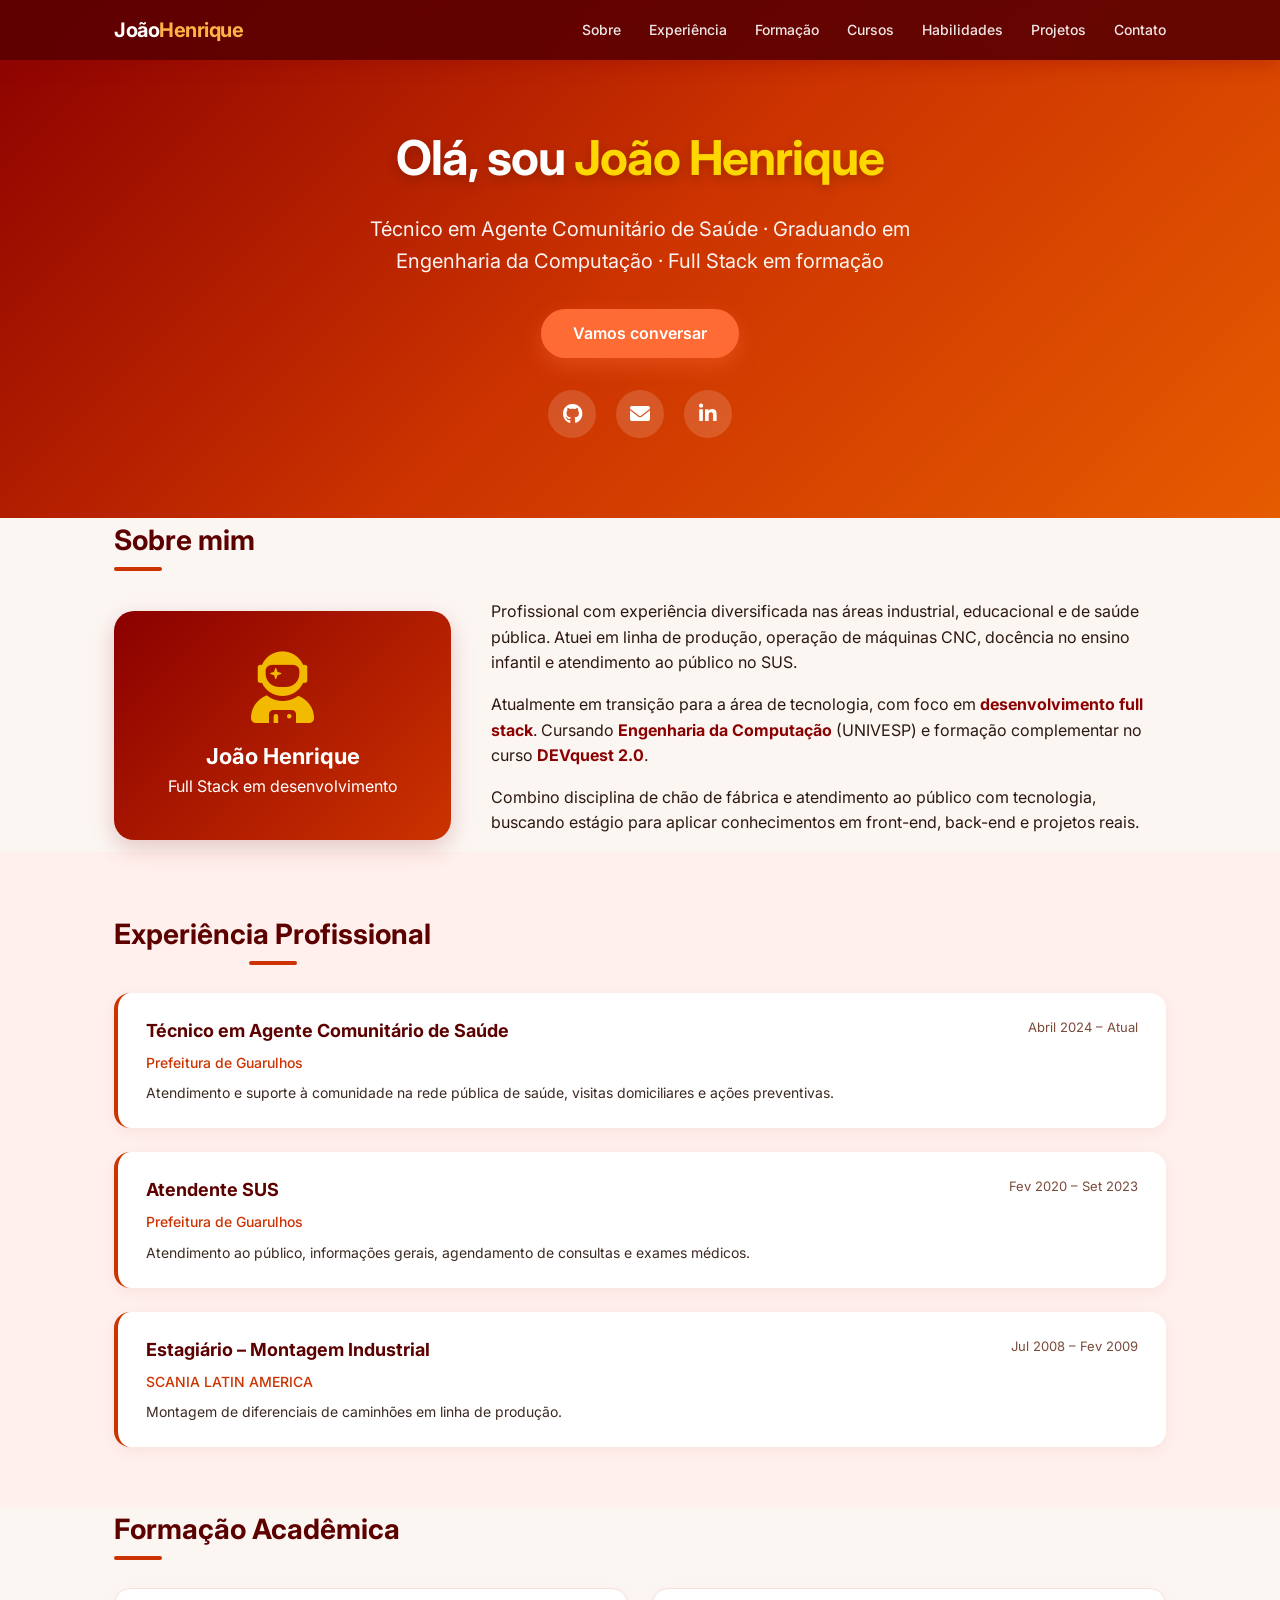
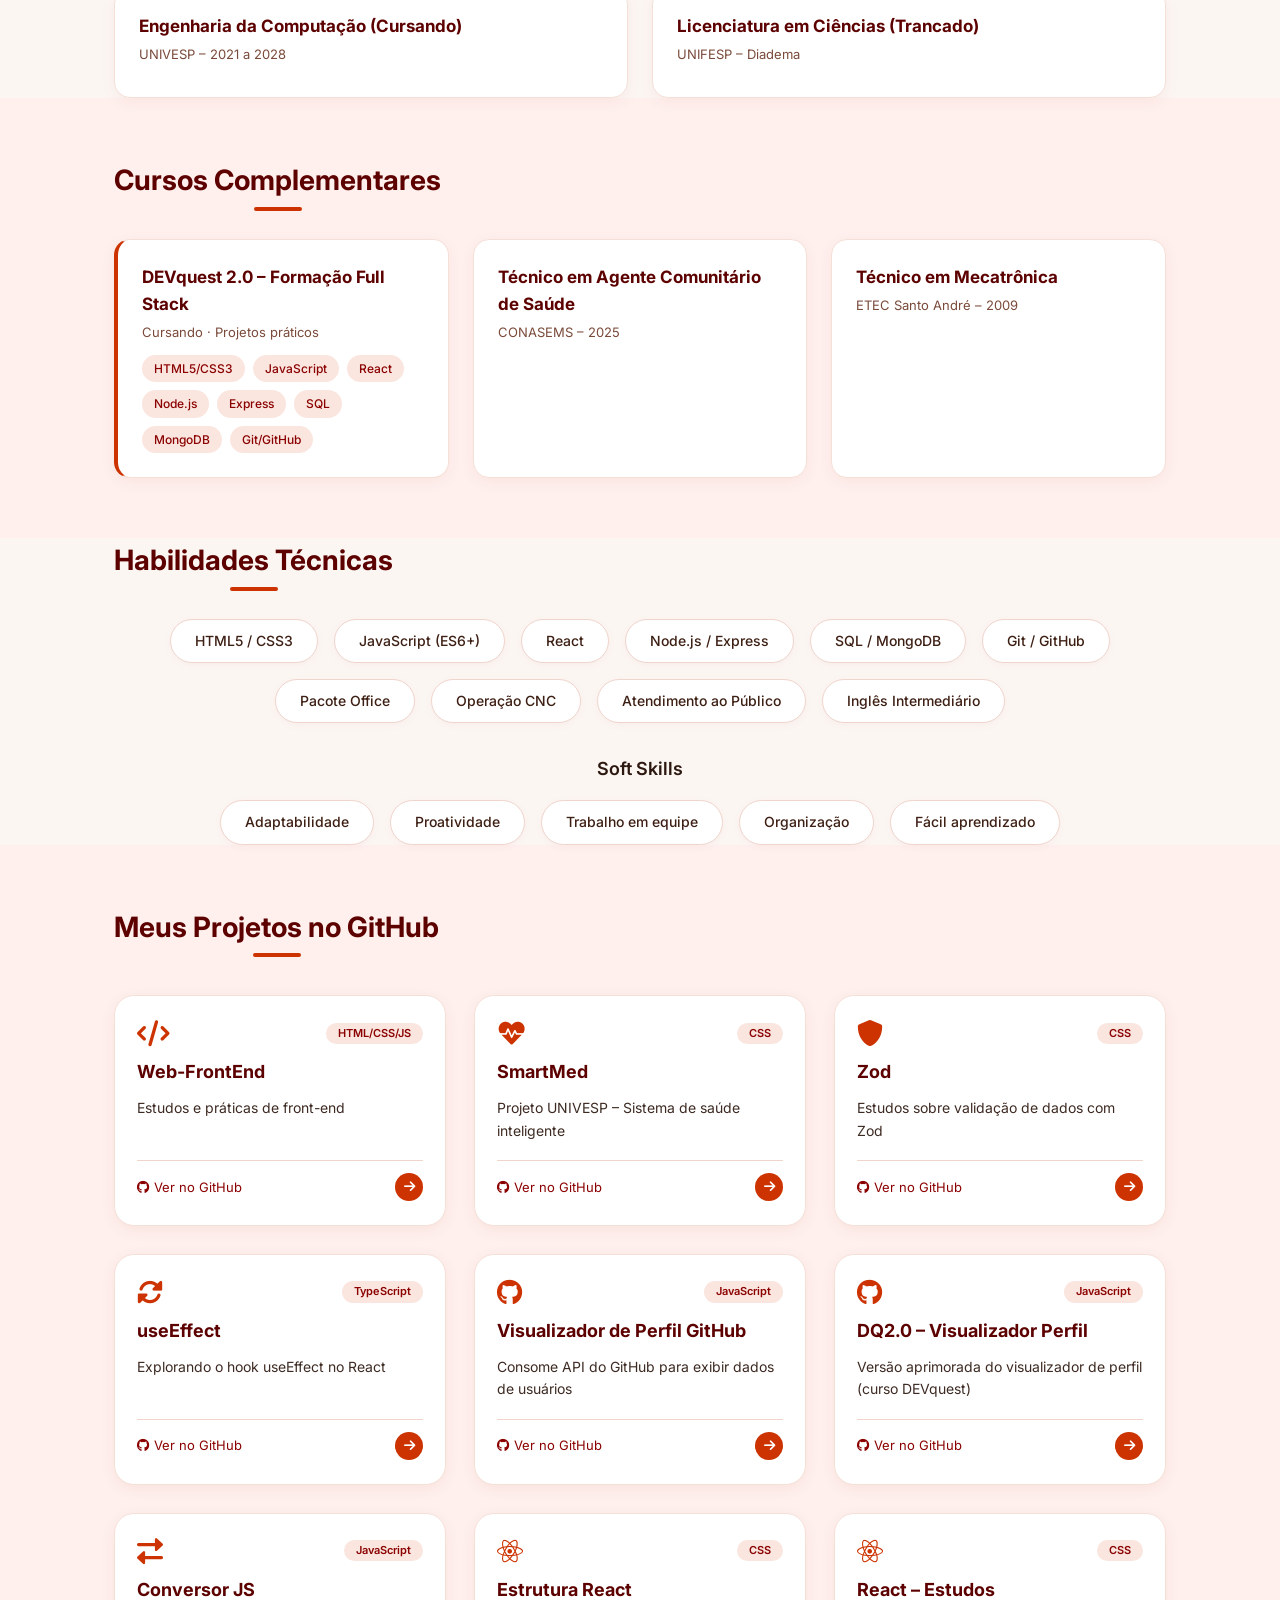
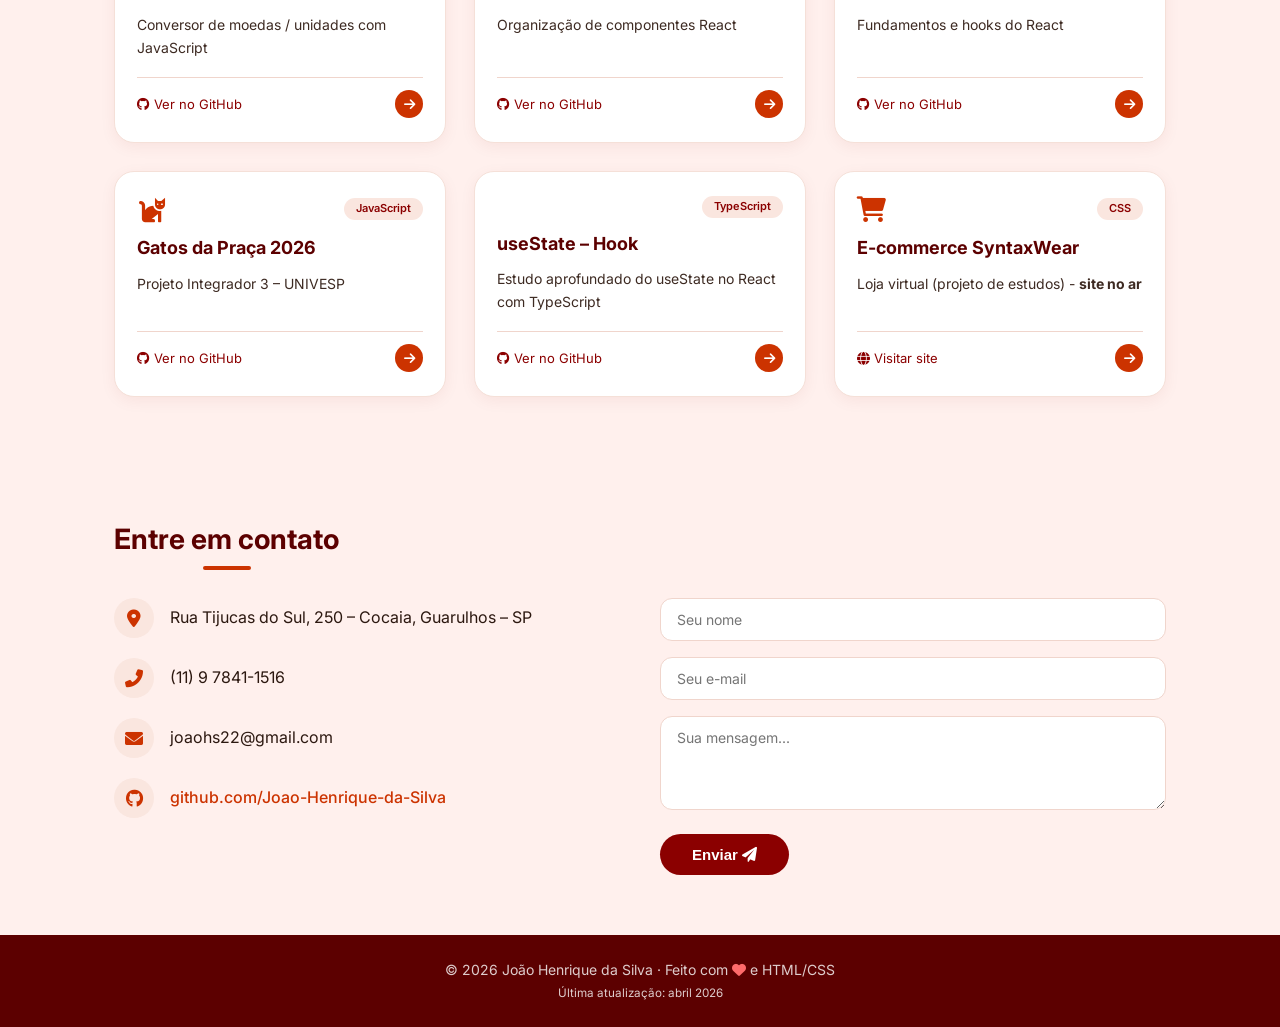
==== index.html @ 0e245c11 "New Web Restart" ====
<!DOCTYPE html>
<html lang="pt-br">
<head>
    <meta charset="UTF-8">
    <meta name="viewport" content="width=device-width, initial-scale=1.0">
    <title>João Henrique da Silva | Portfólio</title>
    <link href="https://fonts.googleapis.com/css2?family=Inter:opsz,wght@14..32,300;400;600;700&display=swap" rel="stylesheet">
    <link rel="stylesheet" href="https://cdnjs.cloudflare.com/ajax/libs/font-awesome/6.0.0-beta3/css/all.min.css">
    <!-- Link para o CSS externo -->
    <link rel="stylesheet" href="style.css">
</head>
<body>
    <nav class="navbar">
        <div class="container">
            <div class="logo">João<span>Henrique</span></div>
            <button class="nav-toggle" id="navToggle"><i class="fas fa-bars"></i></button>
            <ul class="nav-links" id="navLinks">
                <li><a href="#sobre">Sobre</a></li>
                <li><a href="#experiencia">Experiência</a></li>
                <li><a href="#formacao">Formação</a></li>
                <li><a href="#cursos">Cursos</a></li>
                <li><a href="#habilidades">Habilidades</a></li>
                <li><a href="#projetos">Projetos</a></li>
                <li><a href="#contato">Contato</a></li>
            </ul>
        </div>
    </nav>

    <section class="hero" id="home">
        <div class="container">
            <h1>Olá, sou <span>João Henrique</span></h1>
            <p>Técnico em Agente Comunitário de Saúde · Graduando em Engenharia da Computação · Full Stack em formação</p>
            <a href="#contato" class="btn">Vamos conversar</a>
            <div class="social-icons">
                <a href="https://github.com/Joao-Henrique-da-Silva" target="_blank"><i class="fab fa-github"></i></a>
                <a href="mailto:joaohs22@gmail.com"><i class="fas fa-envelope"></i></a>
                <a href="#"><i class="fab fa-linkedin-in"></i></a>
            </div>
        </div>
    </section>

    <section id="sobre" class="container fade-in">
        <h2 class="section-title">Sobre mim</h2>
        <div class="sobre-grid">
            <div class="sobre-img">
                <i class="fas fa-user-astronaut"></i>
                <h3>João Henrique</h3>
                <p>Full Stack em desenvolvimento</p>
            </div>
            <div class="sobre-text">
                <p>Profissional com experiência diversificada nas áreas industrial, educacional e de saúde pública. Atuei em linha de produção, operação de máquinas CNC, docência no ensino infantil e atendimento ao público no SUS.</p>
                <p>Atualmente em transição para a área de tecnologia, com foco em <strong>desenvolvimento full stack</strong>. Cursando <strong>Engenharia da Computação</strong> (UNIVESP) e formação complementar no curso <strong>DEVquest 2.0</strong>.</p>
                <p>Combino disciplina de chão de fábrica e atendimento ao público com tecnologia, buscando estágio para aplicar conhecimentos em front-end, back-end e projetos reais.</p>
            </div>
        </div>
    </section>

    <section id="experiencia" style="background: #fff0ed;">
        <div class="container">
            <h2 class="section-title section-title-center">Experiência Profissional</h2>
            <div class="timeline fade-in">
                <div class="card">
                    <div class="card-header"><h3>Técnico em Agente Comunitário de Saúde</h3><span class="date">Abril 2024 – Atual</span></div>
                    <div class="card-company">Prefeitura de Guarulhos</div>
                    <div class="card-desc">Atendimento e suporte à comunidade na rede pública de saúde, visitas domiciliares e ações preventivas.</div>
                </div>
                <div class="card">
                    <div class="card-header"><h3>Atendente SUS</h3><span class="date">Fev 2020 – Set 2023</span></div>
                    <div class="card-company">Prefeitura de Guarulhos</div>
                    <div class="card-desc">Atendimento ao público, informações gerais, agendamento de consultas e exames médicos.</div>
                </div>
                <div class="card">
                    <div class="card-header"><h3>Estagiário – Montagem Industrial</h3><span class="date">Jul 2008 – Fev 2009</span></div>
                    <div class="card-company">SCANIA LATIN AMERICA</div>
                    <div class="card-desc">Montagem de diferenciais de caminhões em linha de produção.</div>
                </div>
            </div>
        </div>
    </section>

    <section id="formacao" class="container fade-in">
        <h2 class="section-title">Formação Acadêmica</h2>
        <div class="grid-2col">
            <div class="card-simple"><h4>Engenharia da Computação (Cursando)</h4><div class="sub">UNIVESP – 2021 a 2028</div></div>
            <div class="card-simple"><h4>Licenciatura em Ciências (Trancado)</h4><div class="sub">UNIFESP – Diadema</div></div>
        </div>
    </section>

    <section id="cursos" style="background: #fff0ed;">
        <div class="container fade-in">
            <h2 class="section-title section-title-center">Cursos Complementares</h2>
            <div class="grid-2col">
                <div class="card-simple" style="border-left: 4px solid #cc3300;">
                    <h4>DEVquest 2.0 – Formação Full Stack</h4>
                    <div class="sub">Cursando · Projetos práticos</div>
                    <div class="badge-group">
                        <span class="badge">HTML5/CSS3</span>
                        <span class="badge">JavaScript</span>
                        <span class="badge">React</span>
                        <span class="badge">Node.js</span>
                        <span class="badge">Express</span>
                        <span class="badge">SQL</span>
                        <span class="badge">MongoDB</span>
                        <span class="badge">Git/GitHub</span>
                    </div>
                </div>
                <div class="card-simple"><h4>Técnico em Agente Comunitário de Saúde</h4><div class="sub">CONASEMS – 2025</div></div>
                <div class="card-simple"><h4>Técnico em Mecatrônica</h4><div class="sub">ETEC Santo André – 2009</div></div>
            </div>
        </div>
    </section>

    <section id="habilidades" class="container fade-in">
        <h2 class="section-title section-title-center">Habilidades Técnicas</h2>
        <div class="skills-grid">
            <span class="skill-item">HTML5 / CSS3</span>
            <span class="skill-item">JavaScript (ES6+)</span>
            <span class="skill-item">React</span>
            <span class="skill-item">Node.js / Express</span>
            <span class="skill-item">SQL / MongoDB</span>
            <span class="skill-item">Git / GitHub</span>
            <span class="skill-item">Pacote Office</span>
            <span class="skill-item">Operação CNC</span>
            <span class="skill-item">Atendimento ao Público</span>
            <span class="skill-item">Inglês Intermediário</span>
        </div>
        <div style="margin-top:32px;">
            <h3 style="font-size:18px;font-weight:600;text-align:center;margin-bottom:16px;">Soft Skills</h3>
            <div class="skills-grid">
                <span class="skill-item">Adaptabilidade</span>
                <span class="skill-item">Proatividade</span>
                <span class="skill-item">Trabalho em equipe</span>
                <span class="skill-item">Organização</span>
                <span class="skill-item">Fácil aprendizado</span>
            </div>
        </div>
    </section>

    <section id="projetos" style="background: #fff0ed;">
        <div class="container fade-in">
            <h2 class="section-title section-title-center">Meus Projetos no GitHub</h2>
            <div class="projetos-grid">
                <a href="https://github.com/Joao-Henrique-da-Silva/Web-FrontEnd" target="_blank" class="projeto-card">
                    <div class="projeto-header"><i class="fas fa-code"></i><span class="linguagem">HTML/CSS/JS</span></div>
                    <h3>Web-FrontEnd</h3>
                    <p>Estudos e práticas de front-end</p>
                    <div class="projeto-footer"><span><i class="fab fa-github"></i> Ver no GitHub</span><span class="link-icon"><i class="fas fa-arrow-right"></i></span></div>
                </a>
                <a href="https://github.com/Joao-Henrique-da-Silva/5-Projeto-Univesp---SmartMed" target="_blank" class="projeto-card">
                    <div class="projeto-header"><i class="fas fa-heartbeat"></i><span class="linguagem">CSS</span></div>
                    <h3>SmartMed</h3>
                    <p>Projeto UNIVESP – Sistema de saúde inteligente</p>
                    <div class="projeto-footer"><span><i class="fab fa-github"></i> Ver no GitHub</span><span class="link-icon"><i class="fas fa-arrow-right"></i></span></div>
                </a>
                <a href="https://github.com/Joao-Henrique-da-Silva/zod" target="_blank" class="projeto-card">
                    <div class="projeto-header"><i class="fas fa-shield-alt"></i><span class="linguagem">CSS</span></div>
                    <h3>Zod</h3>
                    <p>Estudos sobre validação de dados com Zod</p>
                    <div class="projeto-footer"><span><i class="fab fa-github"></i> Ver no GitHub</span><span class="link-icon"><i class="fas fa-arrow-right"></i></span></div>
                </a>
                <a href="https://github.com/Joao-Henrique-da-Silva/use-effect" target="_blank" class="projeto-card">
                    <div class="projeto-header"><i class="fas fa-sync-alt"></i><span class="linguagem">TypeScript</span></div>
                    <h3>useEffect</h3>
                    <p>Explorando o hook useEffect no React</p>
                    <div class="projeto-footer"><span><i class="fab fa-github"></i> Ver no GitHub</span><span class="link-icon"><i class="fas fa-arrow-right"></i></span></div>
                </a>
                <a href="https://github.com/Joao-Henrique-da-Silva/visualizador-perfil-github" target="_blank" class="projeto-card">
                    <div class="projeto-header"><i class="fab fa-github"></i><span class="linguagem">JavaScript</span></div>
                    <h3>Visualizador de Perfil GitHub</h3>
                    <p>Consome API do GitHub para exibir dados de usuários</p>
                    <div class="projeto-footer"><span><i class="fab fa-github"></i> Ver no GitHub</span><span class="link-icon"><i class="fas fa-arrow-right"></i></span></div>
                </a>
                <a href="https://github.com/Joao-Henrique-da-Silva/dq2.0-visualizador-perfil-github-main" target="_blank" class="projeto-card">
                    <div class="projeto-header"><i class="fab fa-github"></i><span class="linguagem">JavaScript</span></div>
                    <h3>DQ2.0 – Visualizador Perfil</h3>
                    <p>Versão aprimorada do visualizador de perfil (curso DEVquest)</p>
                    <div class="projeto-footer"><span><i class="fab fa-github"></i> Ver no GitHub</span><span class="link-icon"><i class="fas fa-arrow-right"></i></span></div>
                </a>
                <a href="https://github.com/Joao-Henrique-da-Silva/conversor-js" target="_blank" class="projeto-card">
                    <div class="projeto-header"><i class="fas fa-exchange-alt"></i><span class="linguagem">JavaScript</span></div>
                    <h3>Conversor JS</h3>
                    <p>Conversor de moedas / unidades com JavaScript</p>
                    <div class="projeto-footer"><span><i class="fab fa-github"></i> Ver no GitHub</span><span class="link-icon"><i class="fas fa-arrow-right"></i></span></div>
                </a>
                <a href="https://github.com/Joao-Henrique-da-Silva/05-estrutura-react" target="_blank" class="projeto-card">
                    <div class="projeto-header"><i class="fab fa-react"></i><span class="linguagem">CSS</span></div>
                    <h3>Estrutura React</h3>
                    <p>Organização de componentes React</p>
                    <div class="projeto-footer"><span><i class="fab fa-github"></i> Ver no GitHub</span><span class="link-icon"><i class="fas fa-arrow-right"></i></span></div>
                </a>
                <a href="https://github.com/Joao-Henrique-da-Silva/React" target="_blank" class="projeto-card">
                    <div class="projeto-header"><i class="fab fa-react"></i><span class="linguagem">CSS</span></div>
                    <h3>React – Estudos</h3>
                    <p>Fundamentos e hooks do React</p>
                    <div class="projeto-footer"><span><i class="fab fa-github"></i> Ver no GitHub</span><span class="link-icon"><i class="fas fa-arrow-right"></i></span></div>
                </a>
                <a href="https://github.com/Joao-Henrique-da-Silva/gatos-da-praca-2026" target="_blank" class="projeto-card">
                    <div class="projeto-header"><i class="fas fa-cat"></i><span class="linguagem">JavaScript</span></div>
                    <h3>Gatos da Praça 2026</h3>
                    <p>Projeto Integrador 3 – UNIVESP</p>
                    <div class="projeto-footer"><span><i class="fab fa-github"></i> Ver no GitHub</span><span class="link-icon"><i class="fas fa-arrow-right"></i></span></div>
                </a>
                <a href="https://github.com/Joao-Henrique-da-Silva/01-hook-useState" target="_blank" class="projeto-card">
                    <div class="projeto-header"><i class="fas fa-hook"></i><span class="linguagem">TypeScript</span></div>
                    <h3>useState – Hook</h3>
                    <p>Estudo aprofundado do useState no React com TypeScript</p>
                    <div class="projeto-footer"><span><i class="fab fa-github"></i> Ver no GitHub</span><span class="link-icon"><i class="fas fa-arrow-right"></i></span></div>
                </a>
                <a href="https://joao-henrique-da-silva.github.io/ecommerce-syntaxwear2" target="_blank" class="projeto-card">
                    <div class="projeto-header"><i class="fas fa-shopping-cart"></i><span class="linguagem">CSS</span></div>
                    <h3>E-commerce SyntaxWear</h3>
                    <p>Loja virtual (projeto de estudos) - <strong>site no ar</strong></p>
                    <div class="projeto-footer"><span><i class="fas fa-globe"></i> Visitar site</span><span class="link-icon"><i class="fas fa-arrow-right"></i></span></div>
                </a>
            </div>
        </div>
    </section>

    <section id="contato" style="background: #fff0ed;">
        <div class="container fade-in">
            <h2 class="section-title section-title-center">Entre em contato</h2>
            <div class="contato-grid">
                <div class="contato-info">
                    <div class="item"><i class="fas fa-map-marker-alt"></i> Rua Tijucas do Sul, 250 – Cocaia, Guarulhos – SP</div>
                    <div class="item"><i class="fas fa-phone-alt"></i> (11) 9 7841-1516</div>
                    <div class="item"><i class="fas fa-envelope"></i> joaohs22@gmail.com</div>
                    <div class="item"><i class="fab fa-github"></i> <a href="https://github.com/Joao-Henrique-da-Silva" target="_blank">github.com/Joao-Henrique-da-Silva</a></div>
                </div>
                <form class="contato-form">
                    <input type="text" placeholder="Seu nome" required>
                    <input type="email" placeholder="Seu e-mail" required>
                    <textarea rows="4" placeholder="Sua mensagem..." required></textarea>
                    <button type="submit">Enviar <i class="fas fa-paper-plane"></i></button>
                </form>
            </div>
        </div>
    </section>

    <footer>
        <div class="container">
            &copy; 2026 João Henrique da Silva · Feito com <i class="fas fa-heart" style="color:#ff6b6b;"></i> e HTML/CSS
            <br><small>Última atualização: abril 2026</small>
        </div>
    </footer>

    <script>
        const toggle = document.getElementById('navToggle');
        const links = document.getElementById('navLinks');
        toggle.addEventListener('click', () => links.classList.toggle('open'));
        document.querySelectorAll('.nav-links a').forEach(link => link.addEventListener('click', () => links.classList.remove('open')));
        const observer = new IntersectionObserver(entries => entries.forEach(entry => entry.isIntersecting && entry.target.classList.add('visible')), { threshold: 0.2 });
        document.querySelectorAll('.fade-in').forEach(el => observer.observe(el));
    </script>
</body>
</html>
---- style.css ----
/* Reset */
* { margin:0; padding:0; box-sizing:border-box; }
html { scroll-behavior: smooth; }
body { font-family: 'Inter', sans-serif; background: #fcf6f3; color: #2C1810; line-height:1.6; }
a { text-decoration:none; color:inherit; }
.container { max-width:1100px; margin:0 auto; padding:0 24px; }

/* Navbar */
.navbar {
    position:fixed; top:0; left:0; right:0; background:rgba(92,0,0,0.92); backdrop-filter:blur(8px);
    padding:14px 0; z-index:1000; box-shadow:0 4px 20px rgba(139,0,0,0.3);
}
.navbar .container { display:flex; justify-content:space-between; align-items:center; }
.logo { font-weight:700; font-size:20px; color:#fff; letter-spacing:-0.5px; }
.logo span { color:#FFB347; }
.nav-links { list-style:none; display:flex; gap:28px; }
.nav-links a { color:rgba(255,255,255,0.9); font-size:14px; font-weight:500; transition:color 0.3s; }
.nav-links a:hover { color:#FFB347; }
.nav-toggle { display:none; font-size:24px; color:#fff; background:none; border:none; cursor:pointer; }

/* Hero */
.hero { padding:120px 0 80px; background:linear-gradient(135deg,#8B0000 0%,#CC3300 50%,#E65C00 100%); color:#fff; text-align:center; }
.hero h1 { font-size:48px; font-weight:700; letter-spacing:-1px; margin-bottom:16px; text-shadow:0 4px 12px rgba(0,0,0,0.2); }
.hero h1 span { color:#FFD700; }
.hero p { font-size:20px; opacity:0.95; max-width:600px; margin:0 auto 32px; }
.hero .btn { display:inline-block; background:#FF6B35; color:#fff; padding:12px 32px; border-radius:40px; font-weight:600; transition:transform 0.3s, box-shadow 0.3s, background 0.3s; box-shadow:0 8px 20px rgba(255,107,53,0.4); }
.hero .btn:hover { transform:translateY(-3px); background:#FF4500; box-shadow:0 12px 28px rgba(255,69,0,0.5); }
.hero .social-icons { margin-top:32px; display:flex; justify-content:center; gap:20px; }
.hero .social-icons a { background:rgba(255,255,255,0.15); width:48px; height:48px; border-radius:50%; display:flex; align-items:center; justify-content:center; font-size:20px; transition:background 0.3s, transform 0.3s; }
.hero .social-icons a:hover { background:rgba(255,215,0,0.3); transform:scale(1.08); }

/* Sections */
section { padding:60px 0; }
.section-title { font-size:28px; font-weight:700; margin-bottom:36px; position:relative; display:inline-block; color:#5C0000; }
.section-title::after { content:''; position:absolute; left:0; bottom:-8px; width:48px; height:4px; background:#CC3300; border-radius:4px; }
.section-title-center { text-align:center; }
.section-title-center::after { left:50%; transform:translateX(-50%); }

/* Sobre */
.sobre-grid { display:grid; grid-template-columns:1fr 2fr; gap:40px; align-items:center; }
.sobre-img { background:linear-gradient(135deg,#8B0000,#CC3300); border-radius:20px; padding:40px 20px; text-align:center; color:#fff; min-height:200px; display:flex; flex-direction:column; justify-content:center; box-shadow:0 8px 24px rgba(139,0,0,0.2); }
.sobre-img i { font-size:72px; margin-bottom:16px; opacity:0.85; color:#FFD700; }
.sobre-img h3 { font-size:22px; }
.sobre-text p { font-size:16px; margin-bottom:16px; color:#2C1810; }
.sobre-text strong { color:#8B0000; }

/* Experiência */
.timeline { display:flex; flex-direction:column; gap:24px; }
.card { background:#fff; border-radius:16px; padding:24px 28px; box-shadow:0 4px 16px rgba(139,0,0,0.06); transition:transform 0.3s, box-shadow 0.3s; border-left:4px solid #CC3300; }
.card:hover { transform:translateY(-4px); box-shadow:0 12px 32px rgba(139,0,0,0.10); }
.card-header { display:flex; justify-content:space-between; flex-wrap:wrap; margin-bottom:6px; }
.card-header h3 { font-size:18px; font-weight:700; color:#5C0000; }
.card-header .date { font-size:13px; color:#7a4a3a; }
.card-company { font-weight:500; color:#CC3300; margin-bottom:8px; font-size:14px; }
.card-desc { font-size:14px; color:#3d2a22; }

/* Grid para formação e cursos */
.grid-2col { display:grid; grid-template-columns:repeat(auto-fit, minmax(280px,1fr)); gap:24px; }
.card-simple { background:#fff; border-radius:16px; padding:24px; box-shadow:0 4px 16px rgba(139,0,0,0.05); transition:transform 0.3s; border:1px solid #f5e0d8; }
.card-simple:hover { transform:translateY(-4px); }
.card-simple h4 { font-size:17px; color:#5C0000; margin-bottom:4px; }
.card-simple .sub { font-size:13px; color:#7a4a3a; margin-bottom:8px; }
.badge-group { display:flex; flex-wrap:wrap; gap:8px; margin-top:12px; }
.badge { background:#fae6df; padding:4px 12px; border-radius:30px; font-size:12px; font-weight:500; color:#8B0000; }

/* Habilidades */
.skills-grid { display:flex; flex-wrap:wrap; gap:16px; justify-content:center; }
.skill-item { background:#fff; border-radius:40px; padding:10px 24px; box-shadow:0 2px 8px rgba(139,0,0,0.04); font-size:14px; font-weight:500; transition:background 0.3s, color 0.3s; border:1px solid #f0d5cc; color:#3d1f14; }
.skill-item:hover { background:#8B0000; color:#fff; }

/* Projetos */
.projetos-grid { display:grid; grid-template-columns:repeat(auto-fill, minmax(280px,1fr)); gap:28px; margin-top:10px; }
.projeto-card { background:#fff; border-radius:20px; padding:24px 22px; box-shadow:0 4px 16px rgba(139,0,0,0.06); transition:transform 0.3s, box-shadow 0.3s; border:1px solid #f5e0d8; text-decoration:none; color:inherit; display:flex; flex-direction:column; gap:8px; }
.projeto-card:hover { transform:translateY(-6px); box-shadow:0 12px 32px rgba(139,0,0,0.12); border-color:#cc3300; }
.projeto-header { display:flex; justify-content:space-between; align-items:center; font-size:14px; color:#7a4a3a; }
.projeto-header i { font-size:26px; color:#cc3300; }
.linguagem { background:#fae6df; padding:2px 12px; border-radius:30px; font-size:11px; font-weight:600; color:#8b0000; }
.projeto-card h3 { font-size:18px; font-weight:700; color:#5c0000; margin:4px 0 2px; }
.projeto-card p { font-size:14px; color:#3d2a22; flex-grow:1; margin-bottom:6px; }
.projeto-footer { display:flex; justify-content:space-between; align-items:center; font-size:13px; color:#8b0000; border-top:1px solid #f0d5cc; padding-top:12px; margin-top:4px; }
.projeto-footer .link-icon { background:#cc3300; color:#fff; width:28px; height:28px; border-radius:50%; display:flex; align-items:center; justify-content:center; transition:background 0.3s; }
.projeto-card:hover .link-icon { background:#8b0000; }

/* Contato */
.contato-grid { display:grid; grid-template-columns:1fr 1fr; gap:40px; }
.contato-info { display:flex; flex-direction:column; gap:20px; }
.contato-info .item { display:flex; align-items:center; gap:16px; color:#2C1810; }
.contato-info .item i { width:40px; height:40px; background:#fae6df; border-radius:50%; display:flex; align-items:center; justify-content:center; color:#CC3300; font-size:18px; }
.contato-info .item a { color:#CC3300; font-weight:500; }
.contato-form input, .contato-form textarea { width:100%; padding:12px 16px; border:1px solid #f0d5cc; border-radius:12px; font-family:inherit; font-size:14px; margin-bottom:16px; transition:border 0.3s; background:#fff; }
.contato-form input:focus, .contato-form textarea:focus { outline:none; border-color:#CC3300; }
.contato-form button { background:#8B0000; color:#fff; padding:12px 32px; border:none; border-radius:40px; font-weight:600; font-size:15px; cursor:pointer; transition:background 0.3s, transform 0.3s; }
.contato-form button:hover { background:#CC3300; transform:scale(1.02); }

/* Footer */
footer { background:#5C0000; color:rgba(255,255,255,0.8); text-align:center; padding:24px 0; font-size:14px; }
footer a { color:#FFB347; }

/* Animações */
.fade-in { opacity:0; transform:translateY(30px); transition:opacity 0.8s ease, transform 0.8s ease; }
.fade-in.visible { opacity:1; transform:translateY(0); }

/* Responsivo */
@media (max-width:768px) {
    .nav-links { display:none; flex-direction:column; gap:12px; background:rgba(92,0,0,0.95); position:absolute; top:60px; left:0; right:0; padding:20px 24px; border-radius:0 0 16px 16px; }
    .nav-links.open { display:flex; }
    .nav-toggle { display:block; }
    .hero h1 { font-size:32px; }
    .hero p { font-size:17px; }
    .sobre-grid { grid-template-columns:1fr; }
    .contato-grid { grid-template-columns:1fr; }
    .section-title { font-size:24px; }
}
@media (max-width:480px) {
    .hero { padding:100px 0 60px; }
    .hero h1 { font-size:26px; }
    .card-header { flex-direction:column; }
}
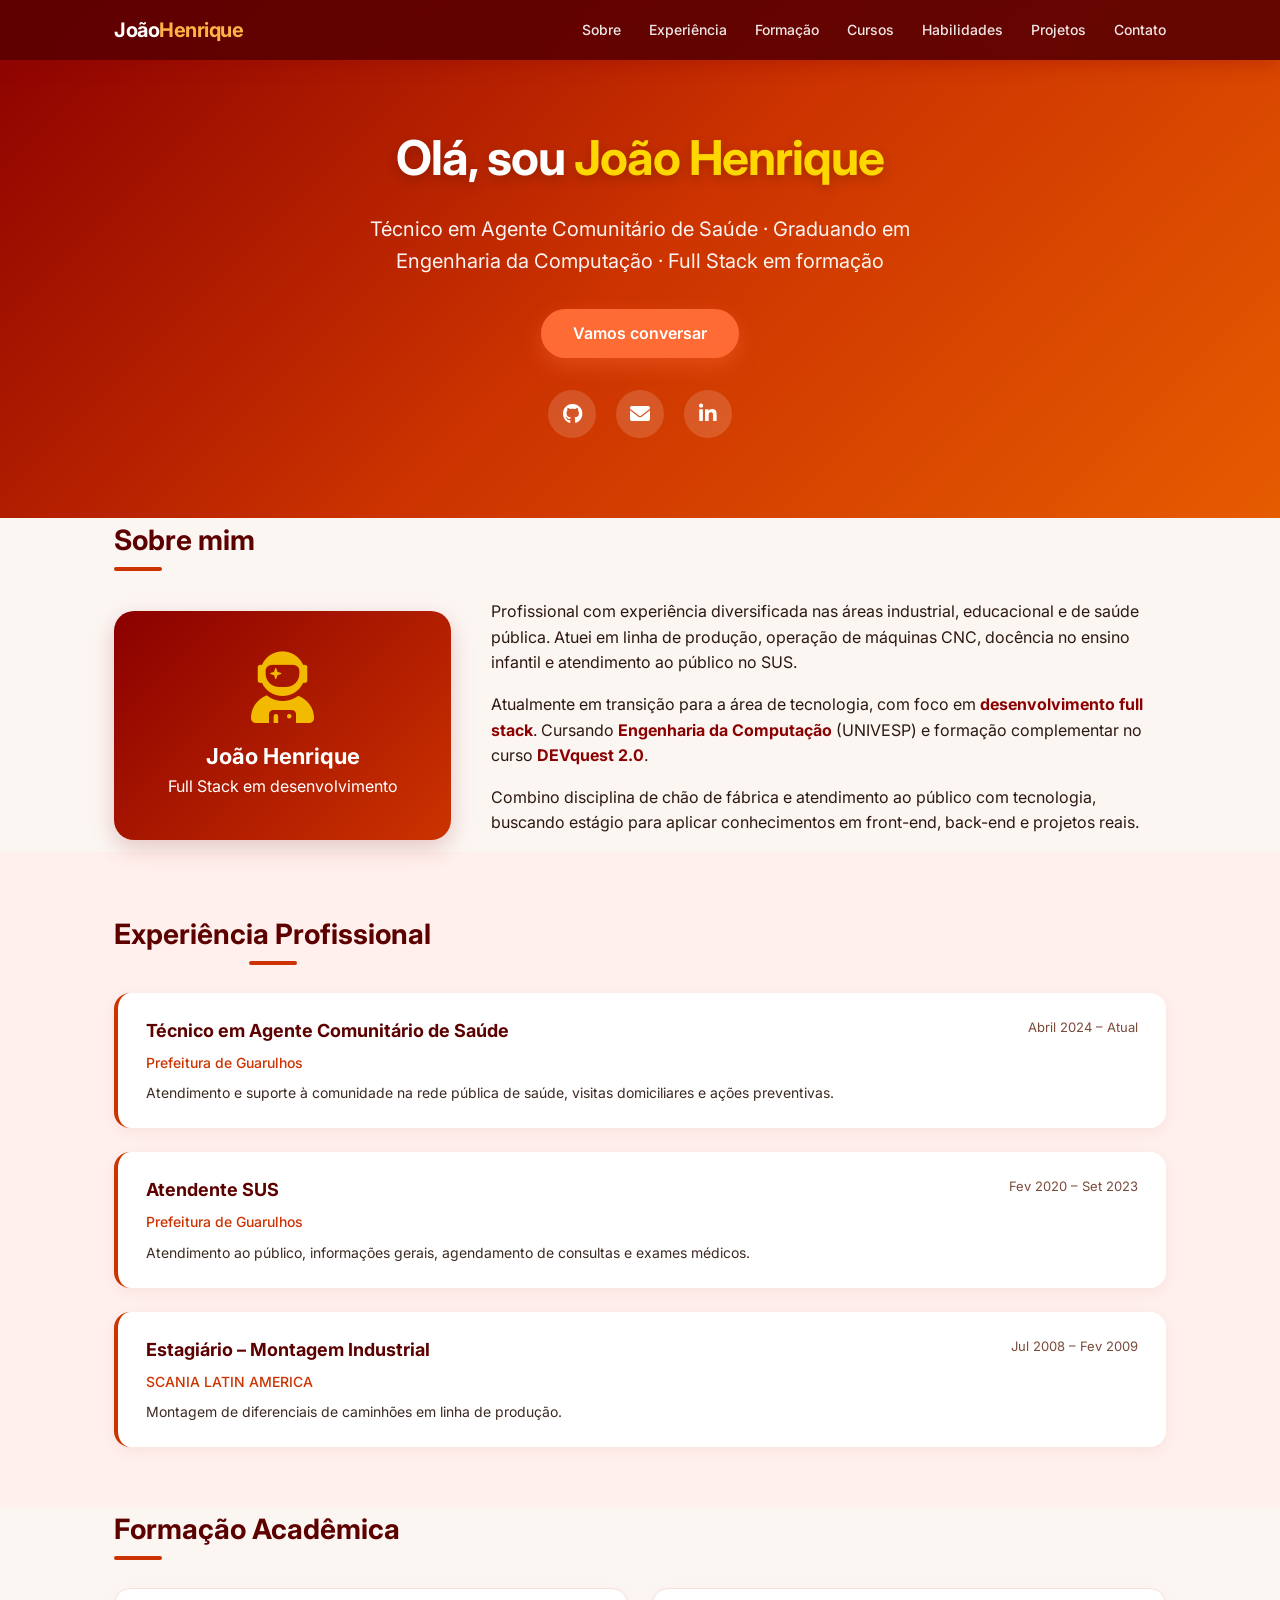
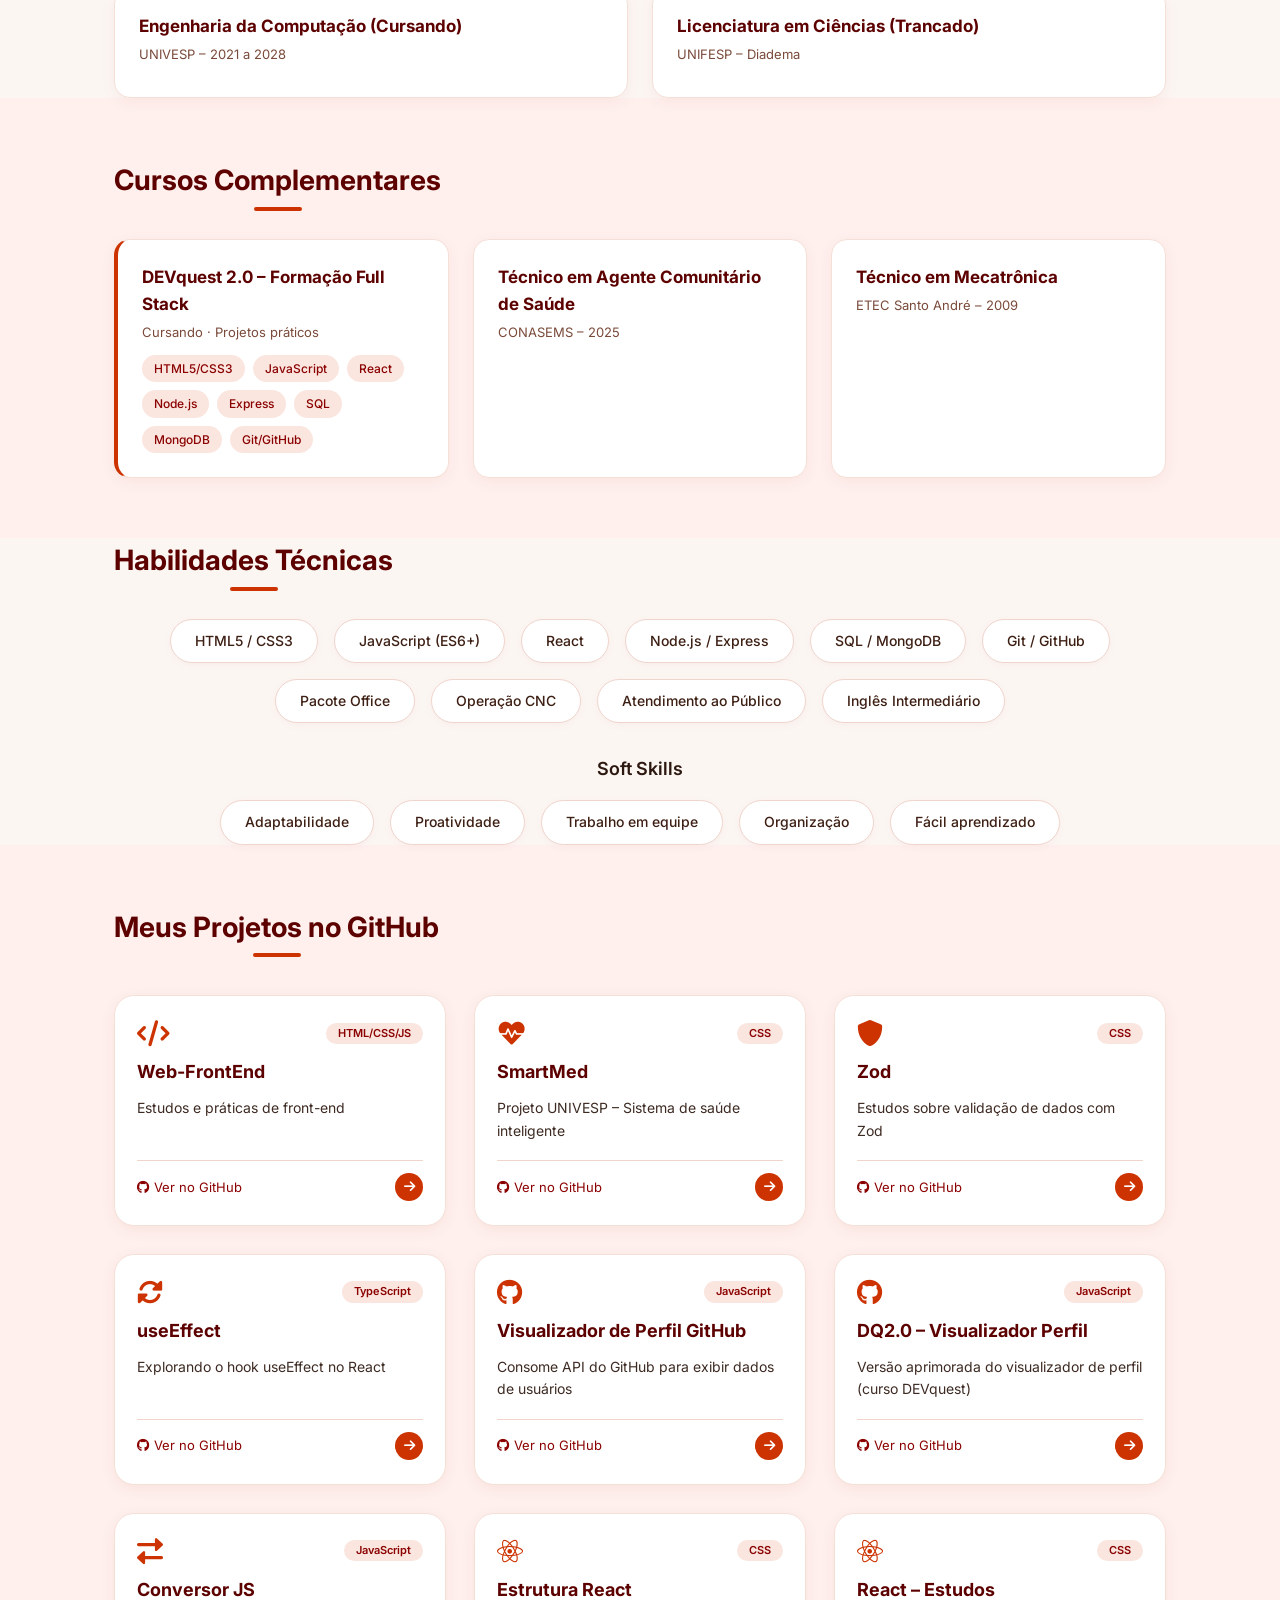
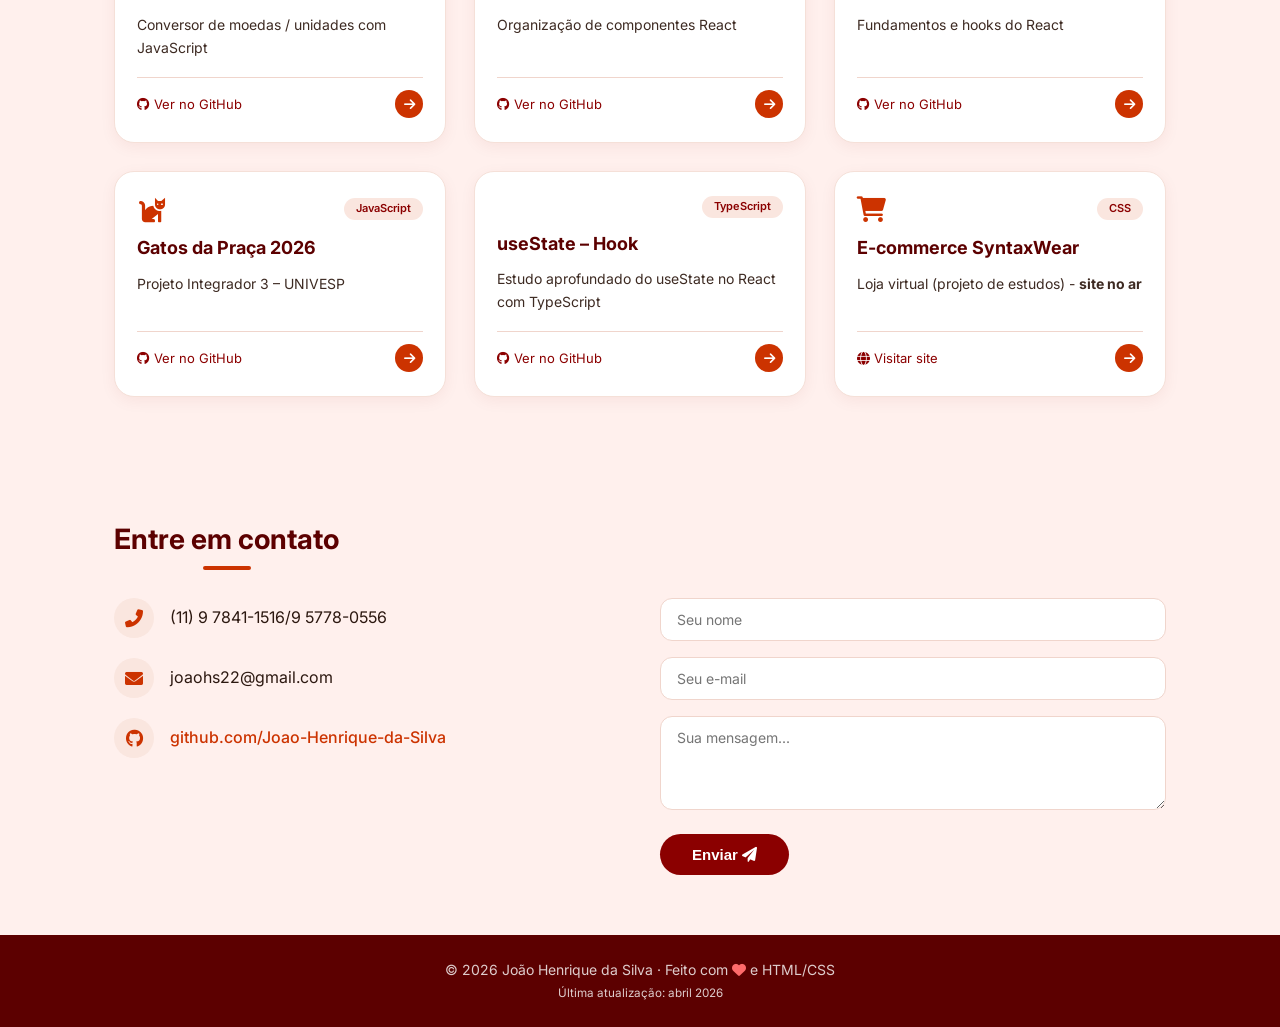
==== commit 985b4b6c: "Update contact phone number format in index.html" ====
--- a/index.html
+++ b/index.html
@@ -221,8 +221,8 @@
             <h2 class="section-title section-title-center">Entre em contato</h2>
             <div class="contato-grid">
                 <div class="contato-info">
-                    <div class="item"><i class="fas fa-map-marker-alt"></i> Rua Tijucas do Sul, 250 – Cocaia, Guarulhos – SP</div>
-                    <div class="item"><i class="fas fa-phone-alt"></i> (11) 9 7841-1516</div>
+                    
+                    <div class="item"><i class="fas fa-phone-alt"></i> (11) 9 7841-1516/9 5778-0556</div>
                     <div class="item"><i class="fas fa-envelope"></i> joaohs22@gmail.com</div>
                     <div class="item"><i class="fab fa-github"></i> <a href="https://github.com/Joao-Henrique-da-Silva" target="_blank">github.com/Joao-Henrique-da-Silva</a></div>
                 </div>
@@ -252,4 +252,4 @@
         document.querySelectorAll('.fade-in').forEach(el => observer.observe(el));
     </script>
 </body>
-</html>+</html>
